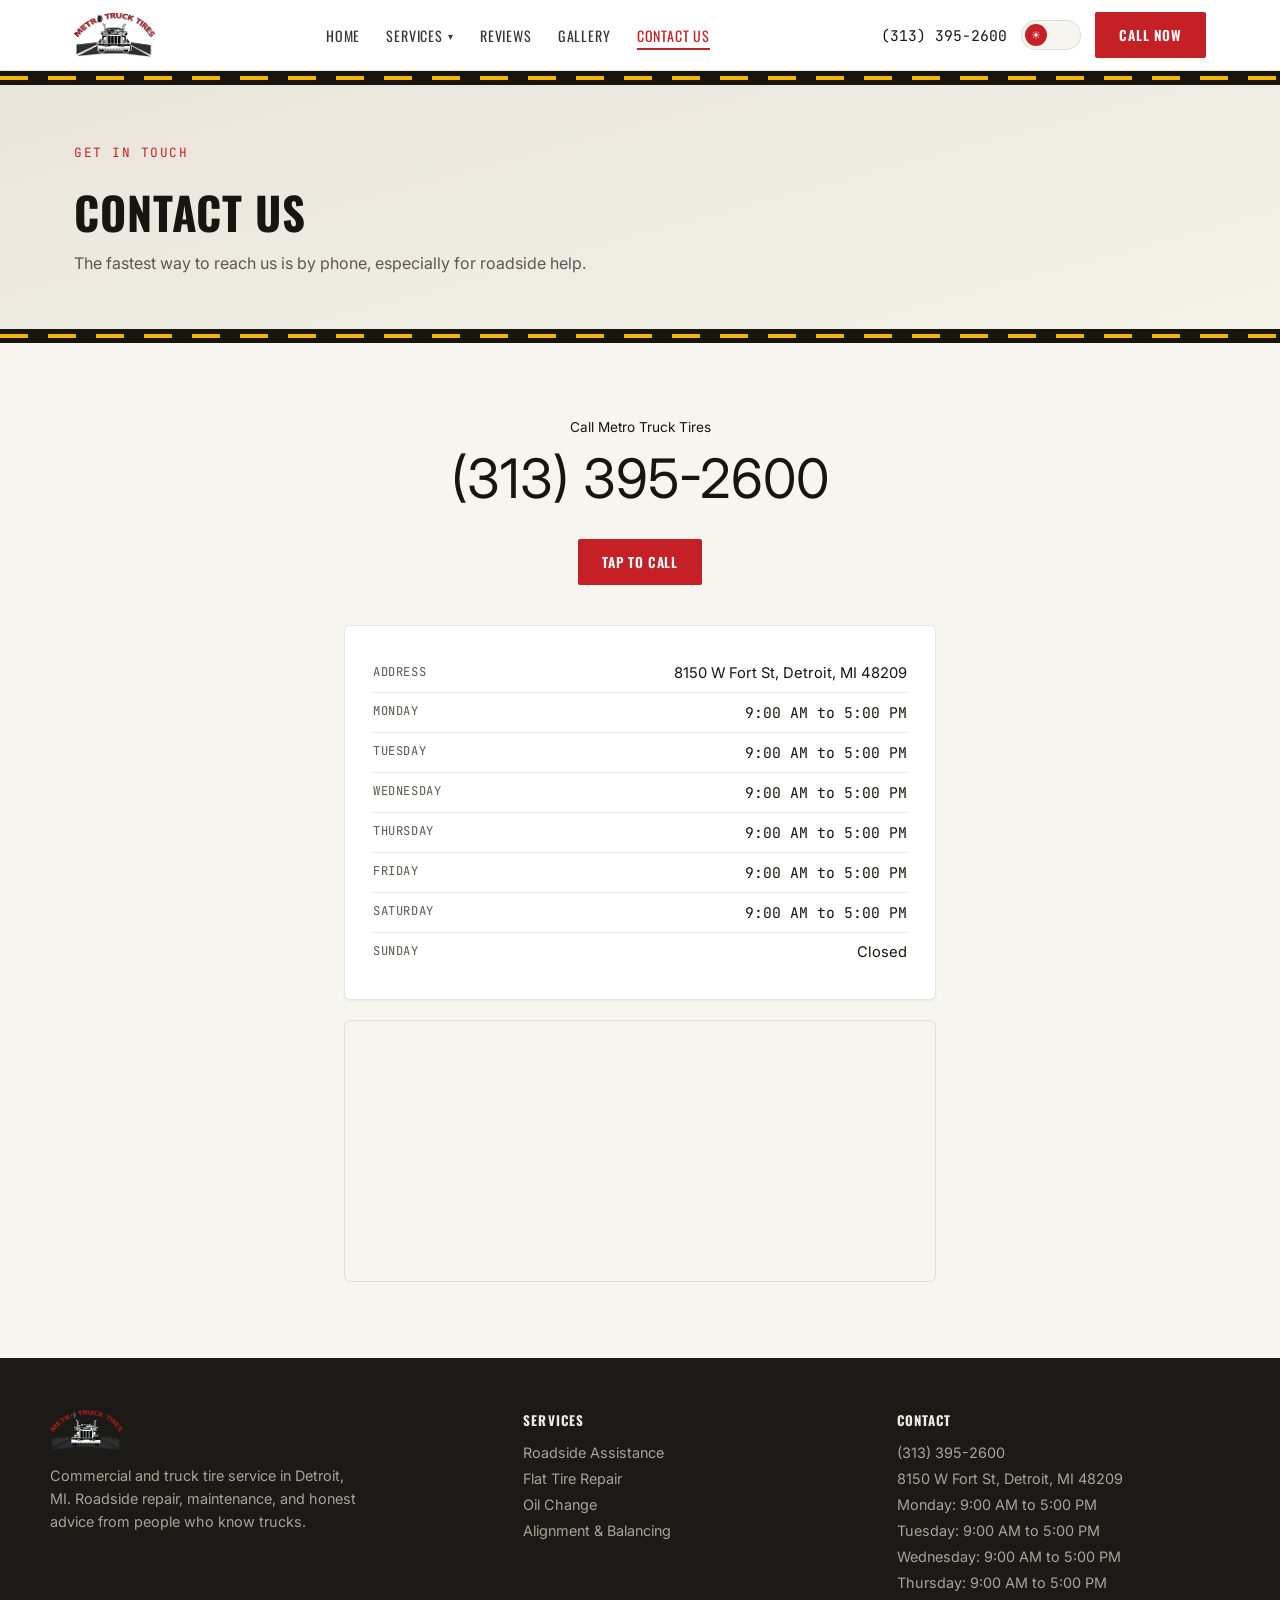
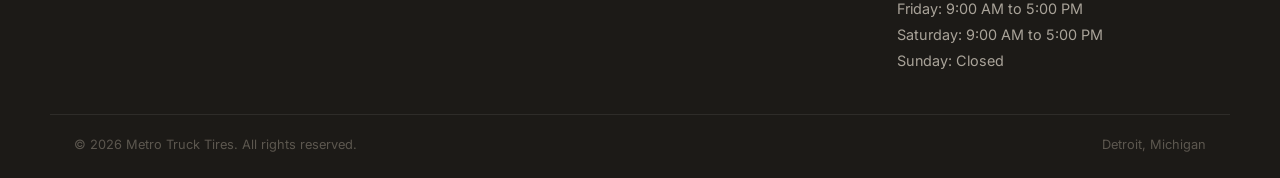
==== contact.html @ 2fb6edc6 "Add files via upload" ====
<!DOCTYPE html>
<html lang="en">
<head>
<meta charset="UTF-8">
<meta name="viewport" content="width=device-width, initial-scale=1.0">
<meta name="color-scheme" content="light">
<title>Contact Us | Metro Truck Tires</title>
<meta name="description" content="Contact Metro Truck Tires in Detroit, MI for a free estimate.">
<link rel="stylesheet" href="styles.css">

</head>
<body>
<header>
  <div class="nav">
    <a class="nav-logo" href="index.html"><img src="logo.png" alt="Metro Truck Tires logo"></a>
    <ul class="nav-links">
      <li><a href="index.html" class="">Home</a></li>
<li class="has-dropdown">
              <a href="services.html" class="">Services <span class="caret">&#9662;</span></a>
              <ul class="dropdown"><li><a href="services.html#roadside">Roadside Assistance</a></li><li><a href="services.html#flat-tire">Flat Tire Repair</a></li><li><a href="services.html#oil-change">Oil Change</a></li><li><a href="services.html#balancing">Tire Balancing & Rotation</a></li><li><a href="services.html#alignment">Alignment Checks</a></li><li><a href="services.html#maintenance">Preventative Maintenance</a></li></ul>
            </li>
<li><a href="reviews.html" class="">Reviews</a></li>
<li><a href="gallery.html" class="">Gallery</a></li>
<li><a href="contact.html" class="active">Contact Us</a></li>
    </ul>
    <div class="nav-cta">
      <span class="nav-phone mono">(313) 395-2600</span>
      <button class="theme-toggle" aria-pressed="false" aria-label="Toggle dark mode"><span class="knob">&#9728;</span></button>
      <a href="tel:+13133952600" class="btn btn-red">Call Now</a>
    </div>
    <button class="burger" aria-label="Menu">&#9776;</button>
  </div>
</header>

<div class="road"></div>
<section class="page-hero reveal">
  <div class="wrap">
    <span class="eyebrow">Get In Touch</span>
    <h1 class="split-text">Contact Us</h1>
    <p>The fastest way to reach us is by phone, especially for roadside help.</p>
  </div>
</section>

<div class="road"></div>

<section class="section">
  <div class="wrap" style="max-width:640px; text-align:center; margin-left:auto; margin-right:auto;">
    <div class="reveal">
      <div class="call-label" style="font-size:0.85rem;">Call Metro Truck Tires</div>
      <a href="tel:+13133952600" class="phone" style="font-size:clamp(2.4rem,7vw,3.4rem); display:block; margin:10px 0 28px;">(313) 395-2600</a>
      <a href="tel:+13133952600" class="btn btn-red" style="margin-bottom:40px;">Tap to Call</a>

      <div class="info-block" style="text-align:left;">
        <div class="info-row"><span>Address</span><span>8150 W Fort St, Detroit, MI 48209</span></div>
        <div class="info-row"><span>Monday</span><span class="mono">9:00 AM to 5:00 PM</span></div>
        <div class="info-row"><span>Tuesday</span><span class="mono">9:00 AM to 5:00 PM</span></div>
        <div class="info-row"><span>Wednesday</span><span class="mono">9:00 AM to 5:00 PM</span></div>
        <div class="info-row"><span>Thursday</span><span class="mono">9:00 AM to 5:00 PM</span></div>
        <div class="info-row"><span>Friday</span><span class="mono">9:00 AM to 5:00 PM</span></div>
        <div class="info-row"><span>Saturday</span><span class="mono">9:00 AM to 5:00 PM</span></div>
        <div class="info-row"><span>Sunday</span><span>Closed</span></div>
      </div>

      <div style="margin-top:20px; border-radius:6px; overflow:hidden; border:1px solid var(--line); text-align:left;">
        <iframe title="Metro Truck Tires location map" width="100%" height="260" style="border:0; display:block;" loading="lazy" allowfullscreen
          src="https://www.google.com/maps?q=8150+W+Fort+St,+Detroit,+MI+48209&output=embed">
        </iframe>
      </div>
    </div>
  </div>
</section>

<footer>
  <div class="foot-grid">
    <div>
      <img src="logo.png" alt="Metro Truck Tires logo">
      <p>Commercial and truck tire service in Detroit, MI. Roadside repair, maintenance, and honest advice from people who know trucks.</p>
    </div>
    <div>
      <h4>Services</h4>
      <ul>
        <li><a href="services.html#roadside">Roadside Assistance</a></li>
        <li><a href="services.html#flat-tire">Flat Tire Repair</a></li>
        <li><a href="services.html#oil-change">Oil Change</a></li>
        <li><a href="services.html#alignment">Alignment &amp; Balancing</a></li>
      </ul>
    </div>
    <div>
      <h4>Contact</h4>
      <ul>
        <li>(313) 395-2600</li>
        <li>8150 W Fort St, Detroit, MI 48209</li>
        <li>Monday: 9:00 AM to 5:00 PM</li>
        <li>Tuesday: 9:00 AM to 5:00 PM</li>
        <li>Wednesday: 9:00 AM to 5:00 PM</li>
        <li>Thursday: 9:00 AM to 5:00 PM</li>
        <li>Friday: 9:00 AM to 5:00 PM</li>
        <li>Saturday: 9:00 AM to 5:00 PM</li>
        <li>Sunday: Closed</li>
      </ul>
    </div>
  </div>
  <div class="foot-bottom wrap">
    <span>&copy; 2026 Metro Truck Tires. All rights reserved.</span>
    <span>Detroit, Michigan</span>
  </div>
</footer>
<script src="main.js"></script>
</body>
</html>
---- styles.css ----
@import url('https://fonts.googleapis.com/css2?family=Oswald:wght@400;500;600;700&family=Inter:wght@400;500;600;700&family=JetBrains+Mono:wght@500;700&display=swap');

:root{
  color-scheme: light;
  /* brand constants — same in both themes */
  --red:#c62027;
  --red-dark:#8f151b;
  --yellow:#f2b705;

  /* LIGHT THEME (default) */
  --bg-page:#f7f5f0;
  --bg-surface:#ffffff;
  --bg-nav:#ffffff;
  --bg-hero-a:#e9e5db;
  --bg-hero-b:#f4f1e9;
  --bg-panel:#ffffff;
  --bg-band:#1c1a17;      /* why-us band stays dark for contrast in both themes */
  --band-text:#eeeae2;
  --band-muted:#a9a399;
  --text-primary:#18140f;
  --text-muted:#5c574f;
  --steel:#8a8579;
  --line:rgba(20,18,16,0.10);
  --nav-text:#18140f;
  --icon-bg:#18140f;
  --icon-fg:var(--yellow);
  --shadow:0 1px 2px rgba(20,18,16,0.06);
}

[data-theme="dark"]{
  color-scheme: dark;
  --bg-page:#141210;
  --bg-surface:#1b1815;
  --bg-nav:#141210;
  --bg-hero-a:#141210;
  --bg-hero-b:#1b1815;
  --bg-panel:#211d19;
  --bg-band:#0f0d0b;
  --band-text:#eeeae2;
  --band-muted:#7a746a;
  --text-primary:#eeeae2;
  --text-muted:#a9a399;
  --steel:#7a746a;
  --line:rgba(255,255,255,0.08);
  --nav-text:#eeeae2;
  --icon-bg:#0f0d0b;
  --icon-fg:var(--yellow);
  --shadow:none;
}

*{box-sizing:border-box; margin:0; padding:0;}
html{scroll-behavior:smooth; background:var(--bg-page);}
body{
  font-family:'Inter',sans-serif;
  background:var(--bg-page);
  color:var(--text-primary);
  -webkit-font-smoothing:antialiased;
  transition:background .25s ease, color .25s ease;
}
h1,h2,h3,.display{
  font-family:'Oswald',sans-serif;
  text-transform:uppercase;
  letter-spacing:0.02em;
}
.mono{font-family:'JetBrains Mono',monospace;}
a{color:inherit; text-decoration:none;}
img{max-width:100%; display:block;}
.wrap{max-width:1180px; margin:0 auto; padding:0 24px;}
ul{list-style:none;}

/* Road stripe divider — signature element echoing the logo's road */
.road{height:14px; background:var(--icon-bg); position:relative; overflow:hidden; transition:background .25s ease;}
.road::before{
  content:""; position:absolute; top:50%; left:0; right:0; height:4px; transform:translateY(-50%);
  background-image:repeating-linear-gradient(90deg, var(--yellow) 0 28px, transparent 28px 48px);
}

/* NAV */
header{position:sticky; top:0; z-index:60; background:var(--bg-nav); border-bottom:1px solid var(--line); transition:background .25s ease, border-color .25s ease;}
.nav{display:flex; align-items:center; justify-content:space-between; padding:12px 24px; max-width:1180px; margin:0 auto; position:relative;}
.nav-logo img{height:44px; width:auto;}
.nav-links{display:flex; gap:26px; align-items:center;}
.nav-links > li{position:relative;}
.nav-links a{color:var(--nav-text); font-family:'Oswald',sans-serif; font-size:0.88rem; letter-spacing:0.06em; text-transform:uppercase; opacity:0.85; transition:opacity .15s, color .15s; position:relative;}
.nav-links > li > a::after{
  content:""; position:absolute; left:0; right:100%; bottom:-4px; height:2px; background:var(--red);
  transition:right .25s cubic-bezier(.19,1,.22,1);
}
.nav-links > li > a:hover::after, .nav-links > li > a.active::after{right:0;}
.nav-links > li > a{display:flex; align-items:center; gap:5px;}
.nav-links a:hover, .nav-links a.active{opacity:1; color:var(--red);}
.caret{font-size:0.65rem; transition:transform .2s;}
.has-dropdown:hover .caret{transform:rotate(180deg);}
.dropdown{
  position:absolute; top:100%; left:0; margin-top:14px; min-width:220px;
  background:var(--bg-surface); border:1px solid var(--line); border-radius:3px; box-shadow:0 12px 28px rgba(0,0,0,0.14);
  opacity:0; visibility:hidden; transform:translateY(6px);
  transition:opacity .18s ease, transform .18s ease, visibility .18s;
  padding:8px 0;
}
.has-dropdown:hover .dropdown, .has-dropdown:focus-within .dropdown{opacity:1; visibility:visible; transform:translateY(0);}
.dropdown a{display:block; padding:10px 18px; font-family:'Inter',sans-serif; text-transform:none; letter-spacing:0; font-size:0.92rem; opacity:0.9;}
.dropdown a:hover{background:var(--bg-page); opacity:1;}

.nav-cta{display:flex; align-items:center; gap:14px;}
.nav-phone{display:none; color:var(--nav-text); font-size:0.92rem;}
@media(min-width:760px){ .nav-phone{display:block;} }

.btn{display:inline-flex; align-items:center; gap:8px; padding:11px 22px; font-family:'Oswald',sans-serif; font-weight:600; font-size:0.85rem; letter-spacing:0.06em; text-transform:uppercase; border-radius:2px; border:2px solid transparent; cursor:pointer; transition:transform .12s ease, background .15s ease, color .15s ease, border-color .15s ease;}
.btn:hover{transform:translateY(-1px);}
.btn-red{background:var(--red); color:#fff;}
.btn-red:hover{background:var(--red-dark);}
.btn-outline{background:transparent; border-color:var(--text-primary); color:var(--text-primary);}
.btn-outline:hover{border-color:var(--red); color:var(--red);}
.btn-white{background:#fff; color:var(--red-dark);}
.btn-white:hover{background:var(--icon-bg); color:#fff;}

/* theme toggle */
.theme-toggle{
  display:flex; align-items:center; gap:0; background:var(--bg-page); border:1px solid var(--line);
  border-radius:20px; padding:3px; cursor:pointer; position:relative; width:60px; height:30px;
}
.theme-toggle .knob{
  width:22px; height:22px; border-radius:50%; background:var(--red); display:flex; align-items:center; justify-content:center;
  color:#fff; font-size:0.7rem; transition:transform .25s ease; transform:translateX(0);
}
[data-theme="dark"] .theme-toggle .knob{transform:translateX(28px);}

.burger{display:none; background:none; border:none; color:var(--nav-text); font-size:1.6rem; cursor:pointer;}
@media(max-width:900px){
  .nav-links{
    display:none; position:absolute; top:100%; left:0; right:0; flex-direction:column; align-items:stretch;
    background:var(--bg-nav); border-top:1px solid var(--line); padding:8px 24px 20px; gap:4px;
  }
  .nav-links.open{display:flex;}
  .nav-links > li > a{padding:12px 0; justify-content:space-between; width:100%;}
  .dropdown{position:static; opacity:1; visibility:visible; transform:none; box-shadow:none; border:none; margin:0 0 4px 12px; display:none; padding:0;}
  .has-dropdown.open .dropdown{display:block;}
  .burger{display:block;}
}

/* HERO */
.hero{position:relative; background:linear-gradient(165deg, var(--bg-hero-a), var(--bg-hero-b)); color:var(--text-primary); padding:80px 24px 64px; overflow:hidden; transition:background .25s ease;}
.hero-grid{max-width:1180px; margin:0 auto; display:grid; grid-template-columns:1.15fr 0.85fr; gap:48px; align-items:center;}
@media(max-width:900px){ .hero-grid{grid-template-columns:1fr;} }
.eyebrow{display:inline-flex; align-items:center; gap:10px; color:var(--red); font-family:'JetBrains Mono',monospace; font-size:0.8rem; letter-spacing:0.12em; text-transform:uppercase; margin-bottom:18px;}
.hero h1{font-size:clamp(2.3rem, 5vw, 4rem); line-height:1.03; font-weight:700; margin-bottom:18px;}
.hero h1 span{color:var(--red);}
.hero p.lead{font-size:1.06rem; color:var(--text-muted); max-width:46ch; margin-bottom:30px; line-height:1.6;}
.hero-actions{display:flex; flex-wrap:wrap; gap:14px; margin-bottom:36px;}
.hero-stats{display:flex; gap:0; border-top:1px solid var(--line); padding-top:22px; flex-wrap:wrap;}
.hstat{padding-right:30px; margin-right:30px; border-right:1px solid var(--line);}
.hstat:last-child{border-right:none;}
.hstat .num{font-family:'JetBrains Mono',monospace; font-size:1.5rem; font-weight:700; color:var(--red);}
.hstat .lbl{font-size:0.76rem; color:var(--text-muted); text-transform:uppercase; letter-spacing:0.06em; margin-top:4px;}

.hero-panel{background:var(--bg-panel); border:1px solid var(--line); border-radius:6px; padding:34px 28px; position:relative; box-shadow:var(--shadow);}
.hero-panel::before{content:""; position:absolute; top:0; left:0; right:0; height:4px; background:var(--red); border-radius:6px 6px 0 0;}
.hero-panel img{width:100%; max-width:260px; margin:0 auto 20px;}
.hero-panel .call-label{font-family:'JetBrains Mono',monospace; font-size:0.76rem; color:var(--text-muted); text-transform:uppercase; letter-spacing:0.08em; text-align:center; margin-bottom:6px;}
.hero-panel .phone{display:block; text-align:center; font-family:'Oswald',sans-serif; font-weight:700; font-size:1.9rem; color:var(--text-primary); margin-bottom:16px;}
.hero-panel .hours{border-top:1px solid var(--line); padding-top:14px; margin-top:4px; font-size:0.86rem; color:var(--text-muted);}
.hours-row{display:flex; justify-content:space-between; padding:4px 0;}
.hours-row span:last-child{color:var(--text-primary); font-family:'JetBrains Mono',monospace;}

/* generic page hero (sub-pages) */
.page-hero{padding:56px 24px; background:linear-gradient(165deg, var(--bg-hero-a), var(--bg-hero-b));}
.page-hero h1{font-size:clamp(2rem,4vw,2.8rem); margin-bottom:8px;}
.page-hero p{color:var(--text-muted); max-width:56ch;}

/* SECTIONS */
.section{padding:76px 24px; background:var(--bg-page);}
.section-head{max-width:640px; margin-bottom:44px;}
.section-head .eyebrow{color:var(--red);}
.section-head h2{font-size:clamp(1.7rem,3.4vw,2.4rem); margin-bottom:12px;}
.section-head p{color:var(--text-muted); font-size:1rem; line-height:1.6;}

.services-grid{display:grid; grid-template-columns:repeat(auto-fit, minmax(260px,1fr)); gap:1px; background:var(--line); border:1px solid var(--line);}
.service-card{background:var(--bg-surface); padding:30px 26px; transition:background .2s, transform .25s ease;}
.service-card:hover{background:var(--bg-page); transform:translateY(-3px);}
.service-icon{width:46px; height:46px; border-radius:3px; background:var(--icon-bg); display:flex; align-items:center; justify-content:center; margin-bottom:18px; color:var(--icon-fg); font-size:1.25rem; transition:background .25s, transform .25s ease;}
.service-card:hover .service-icon{transform:scale(1.08) rotate(-3deg);}
.service-card h3{font-size:1.1rem; margin-bottom:9px;}
.service-card p{color:var(--text-muted); font-size:0.93rem; line-height:1.55;}

/* WHY / dark band (always dark for grounding contrast) */
.why{background:var(--bg-band); color:var(--band-text);}
.why .section-head p{color:var(--band-muted);}
.why-grid{display:grid; grid-template-columns:repeat(auto-fit,minmax(240px,1fr)); gap:34px; margin-top:16px;}
.why-item{border-left:2px solid var(--red); padding-left:20px; transition:transform .25s ease;}
.why-item:hover{transform:translateX(4px);}
.why-item .tag{font-family:'JetBrains Mono',monospace; font-size:0.76rem; color:var(--yellow); letter-spacing:0.08em; text-transform:uppercase; margin-bottom:8px; display:block;}
.why-item h3{font-size:1.15rem; margin-bottom:8px;}
.why-item p{color:var(--band-muted); font-size:0.9rem; line-height:1.55;}

/* CTA BAND */
.cta-band{background:var(--red); color:#fff; padding:52px 24px; text-align:center;}
.cta-band h2{font-size:clamp(1.5rem,3.4vw,2.1rem); margin-bottom:10px;}
.cta-band p{margin-bottom:24px; color:rgba(255,255,255,0.88); font-size:1rem;}
.cta-band .btn-outline{border-color:#fff; color:#fff;}
.cta-band .btn-outline:hover{background:#fff; color:var(--red-dark); border-color:#fff;}

/* FOOTER */
footer{background:var(--bg-band); color:var(--band-muted); padding:52px 24px 26px; transition:background .25s;}
.foot-grid{display:grid; grid-template-columns:1.3fr 1fr 1fr; gap:40px; max-width:1180px; margin:0 auto 36px;}
@media(max-width:720px){ .foot-grid{grid-template-columns:1fr;} }
.foot-grid img{height:40px; margin-bottom:14px;}
.foot-grid p{font-size:0.9rem; line-height:1.6; max-width:34ch;}
.foot-grid h4{font-family:'Oswald',sans-serif; color:var(--band-text); font-size:0.83rem; text-transform:uppercase; letter-spacing:0.08em; margin-bottom:14px;}
.foot-grid li{margin-bottom:9px; font-size:0.9rem;}
.foot-grid li a:hover{color:var(--yellow);}
.foot-bottom{max-width:1180px; margin:0 auto; padding-top:22px; border-top:1px solid rgba(255,255,255,0.08); display:flex; justify-content:space-between; flex-wrap:wrap; gap:12px; font-size:0.8rem; color:#5c574f;}

/* Reviews */
.review-grid{display:grid; grid-template-columns:repeat(auto-fit,minmax(280px,1fr)); gap:20px;}
.review-card{background:var(--bg-surface); border:1px solid var(--line); border-radius:6px; padding:26px; box-shadow:var(--shadow);}
.stars{color:var(--yellow); letter-spacing:2px; margin-bottom:12px; font-size:0.95rem;}
.review-card p{color:var(--text-primary); font-size:0.95rem; line-height:1.6; margin-bottom:16px;}
.review-name{font-family:'Oswald',sans-serif; font-size:0.85rem; text-transform:uppercase; letter-spacing:0.05em; color:var(--text-muted);}

/* Gallery */
.gallery-grid{display:grid; grid-template-columns:repeat(auto-fit,minmax(220px,1fr)); gap:14px;}
.gallery-item{aspect-ratio:4/3; border-radius:4px; background:linear-gradient(135deg, var(--bg-hero-a), var(--bg-hero-b)); border:1px solid var(--line); display:flex; align-items:center; justify-content:center; color:var(--text-muted); font-family:'JetBrains Mono',monospace; font-size:0.8rem; text-align:center; padding:10px;}

/* Contact form */
.contact-grid{display:grid; grid-template-columns:1fr 1fr; gap:48px; align-items:start;}
@media(max-width:860px){ .contact-grid{grid-template-columns:1fr;} }
.field{margin-bottom:18px;}
.field label{display:block; font-family:'JetBrains Mono',monospace; font-size:0.78rem; text-transform:uppercase; letter-spacing:0.06em; color:var(--text-muted); margin-bottom:7px;}
.field input, .field textarea{
  width:100%; padding:12px 14px; background:var(--bg-surface); border:1px solid var(--line); border-radius:3px;
  color:var(--text-primary); font-family:'Inter',sans-serif; font-size:0.95rem;
}
.field textarea{resize:vertical; min-height:120px;}
.field input:focus, .field textarea:focus{outline:2px solid var(--red); outline-offset:1px;}
.info-block{background:var(--bg-surface); border:1px solid var(--line); border-radius:6px; padding:28px; box-shadow:var(--shadow);}
.info-row{display:flex; justify-content:space-between; padding:10px 0; border-bottom:1px solid var(--line); font-size:0.92rem;}
.info-row:last-child{border-bottom:none;}
.info-row span:first-child{color:var(--text-muted); text-transform:uppercase; font-family:'JetBrains Mono',monospace; font-size:0.76rem; letter-spacing:0.05em;}

.video-frame{position:relative; border-radius:8px; overflow:hidden; border:1px solid var(--line); box-shadow:var(--shadow); background:#000;}
.video-frame video{width:100%; display:block; max-height:520px; object-fit:contain; background:#000;}
.video-wrap{max-width:820px; margin:0 auto;}
.mute-toggle{
  position:absolute; bottom:14px; right:14px; z-index:2;
  display:flex; align-items:center; gap:6px;
  background:rgba(20,18,16,0.72); color:#fff; border:1px solid rgba(255,255,255,0.25);
  border-radius:20px; padding:8px 14px; font-family:'JetBrains Mono',monospace; font-size:0.76rem;
  letter-spacing:0.04em; text-transform:uppercase; cursor:pointer; backdrop-filter:blur(2px);
  transition:background .15s ease;
}
.mute-toggle:hover{background:rgba(20,18,16,0.9);}

/* Reviews summary */
.rating-summary{display:flex; align-items:center; gap:18px; flex-wrap:wrap; margin-top:8px;}
.rating-summary .big-num{font-family:'Oswald',sans-serif; font-weight:700; font-size:2.4rem; color:var(--red);}
.rating-summary .stars-lg{color:var(--yellow); font-size:1.2rem; letter-spacing:2px;}
.rating-summary .rating-sub{color:var(--text-muted); font-size:0.85rem; font-family:'JetBrains Mono',monospace; text-transform:uppercase; letter-spacing:0.05em;}
.review-source{display:inline-block; font-family:'JetBrains Mono',monospace; font-size:0.72rem; text-transform:uppercase; letter-spacing:0.06em; color:var(--text-muted); margin-top:2px;}
:focus-visible{outline:2px solid var(--red); outline-offset:2px;}

/* SCROLL REVEAL ANIMATIONS */
.reveal{opacity:0; transform:translateY(18px); transition:opacity .6s ease, transform .6s ease; animation:revealFallback 0.01s 2.2s forwards;}
.reveal.is-visible{opacity:1; transform:translateY(0);}
.reveal-stagger > *{opacity:0; transform:translateY(18px); transition:opacity .55s ease, transform .55s ease; animation:revealFallback 0.01s 2.2s forwards;}
.reveal-stagger.is-visible > *{opacity:1; transform:translateY(0);}
.reveal-stagger.is-visible > *:nth-child(1){transition-delay:.03s;}
.reveal-stagger.is-visible > *:nth-child(2){transition-delay:.09s;}
.reveal-stagger.is-visible > *:nth-child(3){transition-delay:.15s;}
.reveal-stagger.is-visible > *:nth-child(4){transition-delay:.21s;}
.reveal-stagger.is-visible > *:nth-child(5){transition-delay:.27s;}
.reveal-stagger.is-visible > *:nth-child(6){transition-delay:.33s;}
/* Safety net: if JS never marks an element visible (blocked/failed/missed), force it visible after 2.2s instead of hiding content forever. */
@keyframes revealFallback{ to{ opacity:1; } }

/* hero load-in */
.hero-in > *{opacity:0; transform:translateY(14px); animation:heroIn .7s ease forwards;}
.hero-in > *:nth-child(1){animation-delay:.05s;}
.hero-in > *:nth-child(2){animation-delay:.15s;}
.hero-in > *:nth-child(3){animation-delay:.25s;}
.hero-in > *:nth-child(4){animation-delay:.35s;}
.hero-in > *:nth-child(5){animation-delay:.45s;}
@keyframes heroIn{to{opacity:1; transform:translateY(0);}}

.hero-panel-in{opacity:0; transform:translateY(14px) scale(0.98); animation:heroPanelIn .7s ease forwards; animation-delay:.5s;}
@keyframes heroPanelIn{to{opacity:1; transform:translateY(0) scale(1);}}

/* page-hero load-in (sub pages) */
.page-hero.reveal > .wrap > *{opacity:0; transform:translateY(14px); animation:heroIn .7s ease forwards;}
.page-hero.reveal > .wrap > *:nth-child(1){animation-delay:.05s;}
.page-hero.reveal > .wrap > *:nth-child(2){animation-delay:.15s;}
.page-hero.reveal > .wrap > *:nth-child(3){animation-delay:.25s;}

/* Split-word reveal animation */
.split-text .word{display:inline-block; overflow:hidden; vertical-align:top;}
.split-text .word-inner{display:inline-block; transform:translateY(115%); opacity:0; animation:wordUp .65s cubic-bezier(.19,1,.22,1) forwards; animation-delay:calc(var(--i) * 0.045s);}
@keyframes wordUp{ to{ transform:translateY(0); opacity:1; } }

@media (prefers-reduced-motion: reduce){
  html{scroll-behavior:auto;}
  .reveal, .reveal-stagger > *, .hero-in > *, .split-text .word-inner{opacity:1 !important; transform:none !important; animation:none !important; transition:none !important;}
  *{transition-duration:0.01ms !important;}
}
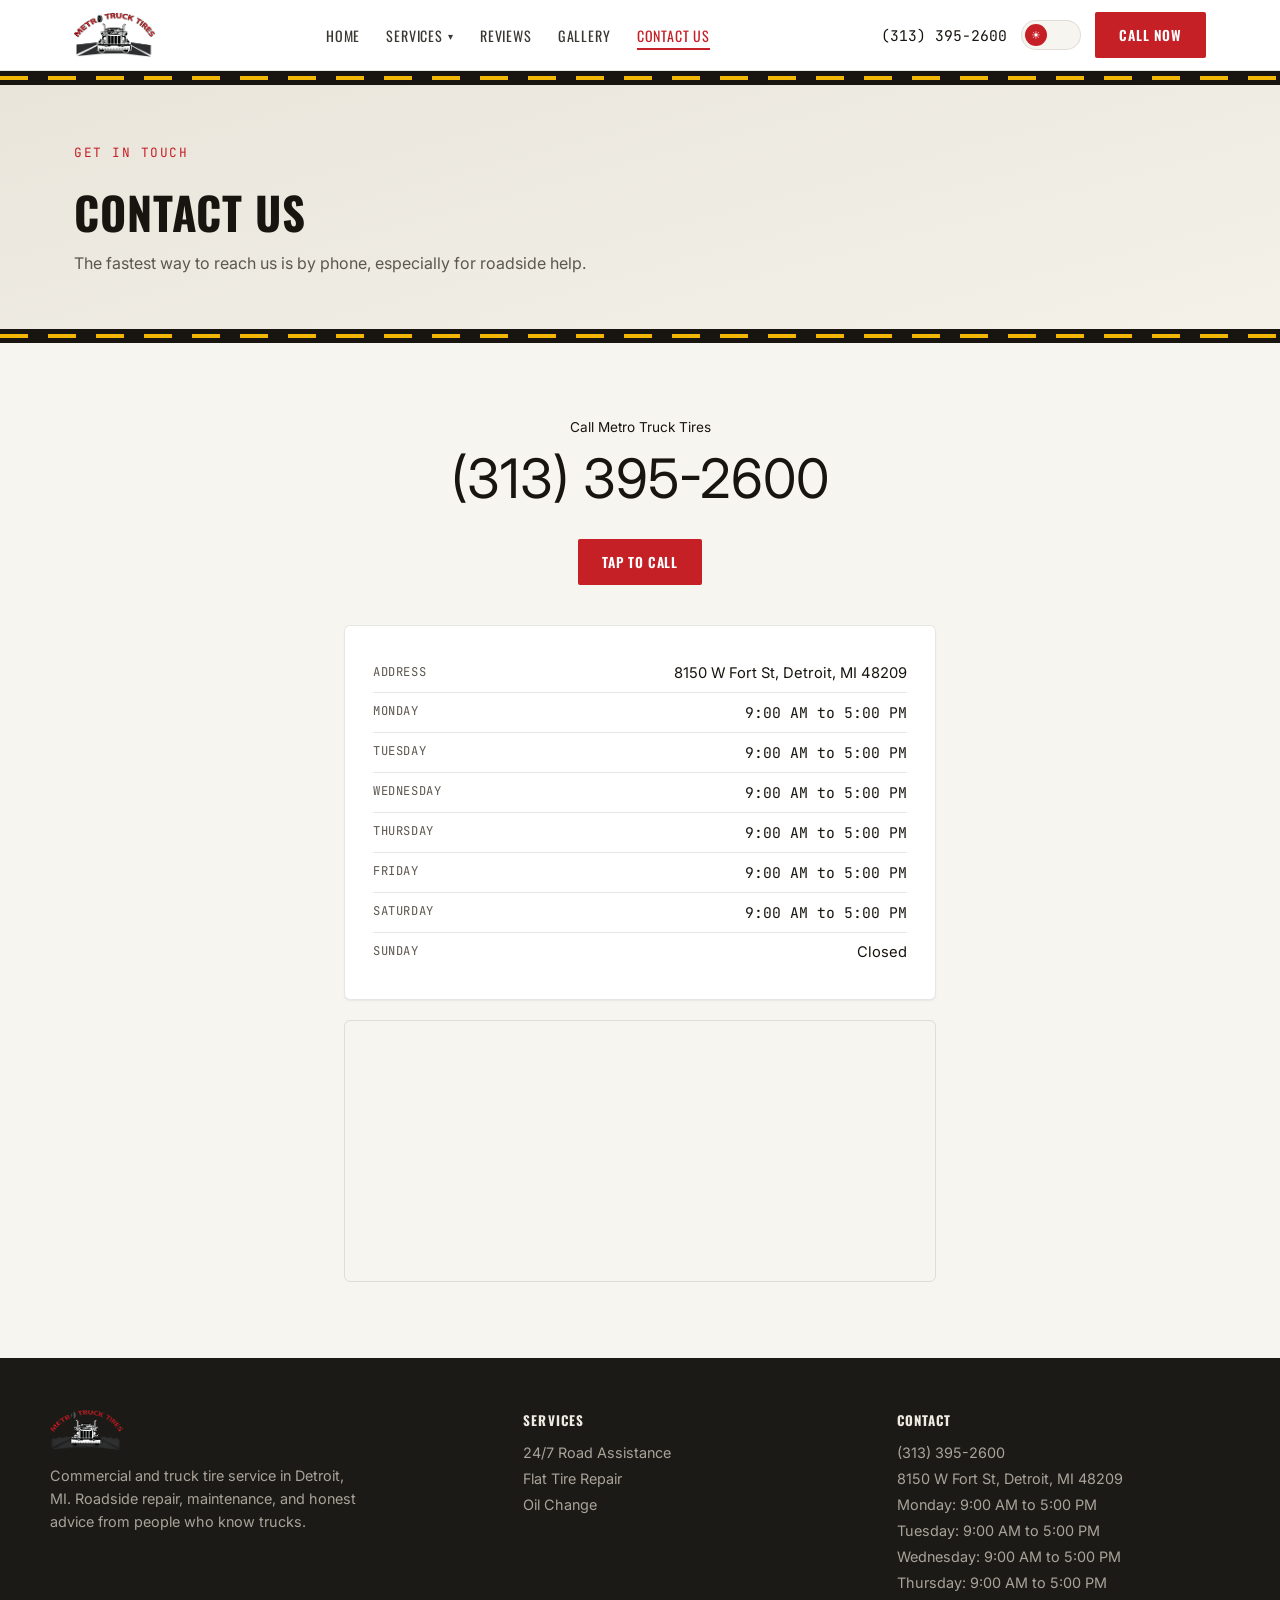
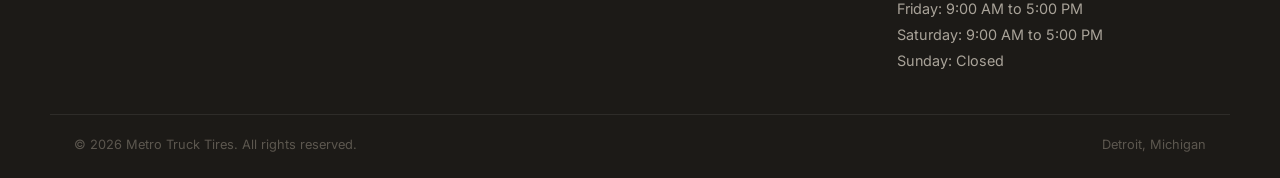
==== commit f9e4f6b8: "Add files via upload" ====
--- a/contact.html
+++ b/contact.html
@@ -17,7 +17,7 @@
       <li><a href="index.html" class="">Home</a></li>
 <li class="has-dropdown">
               <a href="services.html" class="">Services <span class="caret">&#9662;</span></a>
-              <ul class="dropdown"><li><a href="services.html#roadside">Roadside Assistance</a></li><li><a href="services.html#flat-tire">Flat Tire Repair</a></li><li><a href="services.html#oil-change">Oil Change</a></li><li><a href="services.html#balancing">Tire Balancing & Rotation</a></li><li><a href="services.html#alignment">Alignment Checks</a></li><li><a href="services.html#maintenance">Preventative Maintenance</a></li></ul>
+              <ul class="dropdown"><li><a href="services.html#roadside">24/7 Road Assistance</a></li><li><a href="services.html#flat-tire">Flat Tire Repair</a></li><li><a href="services.html#oil-change">Oil Change</a></li><li><a href="services.html#balancing">Tire Balancing & Rotation</a></li><li><a href="services.html#maintenance">Preventative Maintenance</a></li></ul>
             </li>
 <li><a href="reviews.html" class="">Reviews</a></li>
 <li><a href="gallery.html" class="">Gallery</a></li>
@@ -79,10 +79,10 @@
     <div>
       <h4>Services</h4>
       <ul>
-        <li><a href="services.html#roadside">Roadside Assistance</a></li>
+        <li><a href="services.html#roadside">24/7 Road Assistance</a></li>
         <li><a href="services.html#flat-tire">Flat Tire Repair</a></li>
         <li><a href="services.html#oil-change">Oil Change</a></li>
-        <li><a href="services.html#alignment">Alignment &amp; Balancing</a></li>
+        
       </ul>
     </div>
     <div>
--- a/styles.css
+++ b/styles.css
@@ -92,13 +92,13 @@
 .caret{font-size:0.65rem; transition:transform .2s;}
 .has-dropdown:hover .caret{transform:rotate(180deg);}
 .dropdown{
-  position:absolute; top:100%; left:0; margin-top:14px; min-width:220px;
+  position:absolute; top:100%; left:50%; margin-top:10px; min-width:220px;
   background:var(--bg-surface); border:1px solid var(--line); border-radius:3px; box-shadow:0 12px 28px rgba(0,0,0,0.14);
-  opacity:0; visibility:hidden; transform:translateY(6px);
+  opacity:0; visibility:hidden; transform:translate(-50%, 6px);
   transition:opacity .18s ease, transform .18s ease, visibility .18s;
   padding:8px 0;
 }
-.has-dropdown:hover .dropdown, .has-dropdown:focus-within .dropdown{opacity:1; visibility:visible; transform:translateY(0);}
+.has-dropdown:hover .dropdown, .has-dropdown:focus-within .dropdown{opacity:1; visibility:visible; transform:translate(-50%, 0);}
 .dropdown a{display:block; padding:10px 18px; font-family:'Inter',sans-serif; text-transform:none; letter-spacing:0; font-size:0.92rem; opacity:0.9;}
 .dropdown a:hover{background:var(--bg-page); opacity:1;}
 
@@ -134,7 +134,7 @@
   }
   .nav-links.open{display:flex;}
   .nav-links > li > a{padding:12px 0; justify-content:space-between; width:100%;}
-  .dropdown{position:static; opacity:1; visibility:visible; transform:none; box-shadow:none; border:none; margin:0 0 4px 12px; display:none; padding:0;}
+  .dropdown{position:static; opacity:1; visibility:visible; transform:none; box-shadow:none; border:none; margin:0 0 4px 12px; display:none; padding:0; min-width:0;}
   .has-dropdown.open .dropdown{display:block;}
   .burger{display:block;}
 }
@@ -301,3 +301,79 @@
   .reveal, .reveal-stagger > *, .hero-in > *, .split-text .word-inner{opacity:1 !important; transform:none !important; animation:none !important; transition:none !important;}
   *{transition-duration:0.01ms !important;}
 }
+
+/* Keep anchored service headings visible below the sticky navigation. */
+#roadside, #flat-tire, #oil-change, #balancing, #alignment, #maintenance {
+  scroll-margin-top: 78px;
+}
+
+
+/* HARD MOBILE SERVICES DROPDOWN FIX */
+@media (max-width: 900px){
+  html, body { overflow-x: hidden; }
+
+  .nav,
+  .nav-links,
+  .nav-links > li,
+  .has-dropdown {
+    max-width: 100%;
+    box-sizing: border-box;
+  }
+
+  .has-dropdown {
+    position: static !important;
+    overflow: visible !important;
+  }
+
+  .has-dropdown .dropdown,
+  .has-dropdown:hover .dropdown,
+  .has-dropdown:focus-within .dropdown,
+  .has-dropdown.open .dropdown {
+    position: static !important;
+    top: auto !important;
+    right: auto !important;
+    bottom: auto !important;
+    left: auto !important;
+    transform: none !important;
+    translate: none !important;
+    margin: 0 !important;
+    padding: 2px 0 6px 16px !important;
+    width: 100% !important;
+    min-width: 0 !important;
+    max-width: 100% !important;
+    box-sizing: border-box !important;
+    overflow: visible !important;
+    float: none !important;
+  }
+
+  .has-dropdown.open .dropdown {
+    display: block !important;
+    opacity: 1 !important;
+    visibility: visible !important;
+  }
+
+  .dropdown li {
+    display: block !important;
+    position: static !important;
+    width: 100% !important;
+    max-width: 100% !important;
+    margin: 0 !important;
+    padding: 0 !important;
+    transform: none !important;
+    box-sizing: border-box !important;
+  }
+
+  .dropdown li a {
+    display: block !important;
+    position: static !important;
+    width: 100% !important;
+    max-width: 100% !important;
+    margin: 0 !important;
+    padding: 10px 0 !important;
+    transform: none !important;
+    white-space: normal !important;
+    overflow-wrap: anywhere !important;
+    text-align: left !important;
+    box-sizing: border-box !important;
+  }
+}
